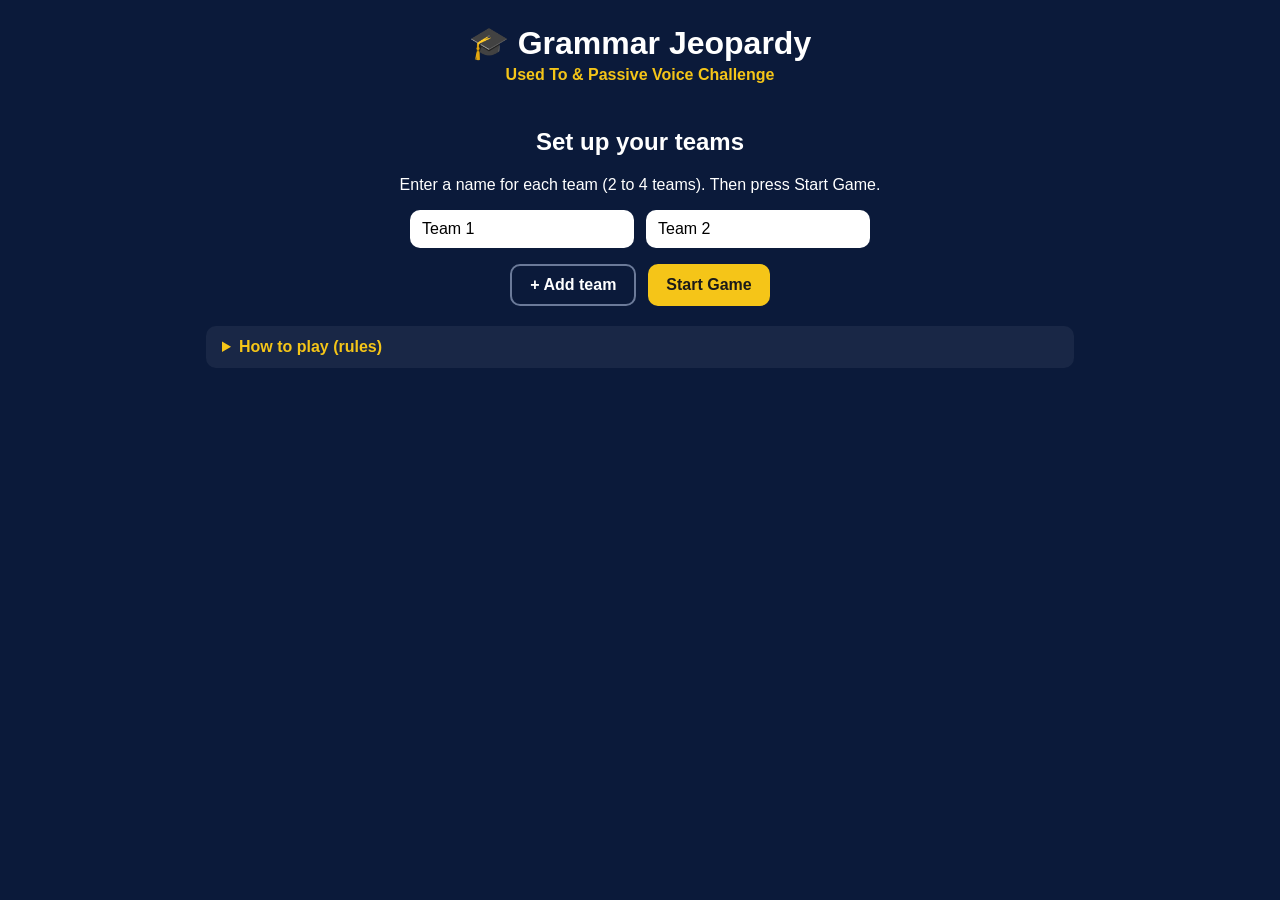
==== index.html @ 304c307d "Add Grammar Jeopardy game: used to & passive voice" ====
<!DOCTYPE html>
<html lang="en">
<head>
<meta charset="UTF-8">
<meta name="viewport" content="width=device-width, initial-scale=1.0">
<title>Grammar Jeopardy: Used To &amp; Passive Voice</title>
<link rel="stylesheet" href="style.css">
</head>
<body>

  <header class="app-header">
    <h1>🎓 Grammar Jeopardy</h1>
    <p class="subtitle">Used To &amp; Passive Voice Challenge</p>
  </header>

  <!-- SETUP SCREEN -->
  <section id="setup-screen" class="screen">
    <h2>Set up your teams</h2>
    <p>Enter a name for each team (2 to 4 teams). Then press Start Game.</p>
    <div class="team-inputs" id="team-inputs">
      <input type="text" class="team-name-input" placeholder="Team 1 name" value="Team 1">
      <input type="text" class="team-name-input" placeholder="Team 2 name" value="Team 2">
    </div>
    <div class="setup-buttons">
      <button id="add-team-btn" class="btn secondary">+ Add team</button>
      <button id="start-game-btn" class="btn primary">Start Game</button>
    </div>
    <details class="rules-details">
      <summary>How to play (rules)</summary>
      <ol>
        <li>Split the class into 2–4 teams.</li>
        <li>Teams take turns choosing a category and a point value from the board.</li>
        <li>Read the question out loud. The team has a short time to answer.</li>
        <li>Press "Show Answer" to reveal the correct sentence.</li>
        <li>Award the points to the team that answered correctly (or to whichever team answers correctly if the first team was wrong).</li>
        <li>The question then disappears from the board.</li>
        <li>The game ends when all 20 questions have been played. The team with the most points wins.</li>
      </ol>
    </details>
  </section>

  <!-- GAME SCREEN -->
  <section id="game-screen" class="screen hidden">
    <div class="scoreboard" id="scoreboard"></div>

    <div class="board-wrapper">
      <div class="board" id="board"></div>
    </div>

    <div class="game-controls">
      <button id="reset-game-btn" class="btn secondary">Restart game</button>
    </div>
  </section>

  <!-- QUESTION MODAL -->
  <div id="question-modal" class="modal hidden">
    <div class="modal-content">
      <p class="modal-category" id="modal-category"></p>
      <p class="modal-points" id="modal-points"></p>
      <p class="modal-question" id="modal-question"></p>

      <button id="show-answer-btn" class="btn primary">Show Answer</button>

      <div id="answer-block" class="hidden">
        <p class="modal-answer-label">Correct answer:</p>
        <p class="modal-answer" id="modal-answer"></p>

        <p class="award-label">Who got it right?</p>
        <div id="award-buttons" class="award-buttons"></div>

        <button id="no-one-btn" class="btn secondary">No one got it</button>
      </div>
    </div>
  </div>

  <!-- FINAL SCORE MODAL -->
  <div id="final-modal" class="modal hidden">
    <div class="modal-content">
      <h2>🏆 Final Score</h2>
      <div id="final-scores"></div>
      <button id="play-again-btn" class="btn primary">Play again</button>
    </div>
  </div>

  <script src="script.js"></script>
</body>
</html>
---- style.css ----
:root {
  --bg: #0b1a3a;
  --board-blue: #0f2a5c;
  --accent: #f5c518;
  --white: #ffffff;
  --green: #2e9e5b;
  --red: #d9483a;
  --gray: #6b7a99;
  --radius: 10px;
}

* { box-sizing: border-box; }

body {
  margin: 0;
  font-family: "Segoe UI", Verdana, Arial, sans-serif;
  background: var(--bg);
  color: var(--white);
  min-height: 100vh;
}

.app-header {
  text-align: center;
  padding: 24px 16px 8px;
}

.app-header h1 {
  margin: 0;
  font-size: 2rem;
}

.subtitle {
  margin: 4px 0 0;
  color: var(--accent);
  font-weight: 600;
}

.screen {
  max-width: 900px;
  margin: 0 auto;
  padding: 16px;
}

.hidden { display: none !important; }

/* Setup screen */
#setup-screen {
  text-align: center;
}

.team-inputs {
  display: flex;
  flex-wrap: wrap;
  gap: 12px;
  justify-content: center;
  margin: 16px 0;
}

.team-name-input {
  padding: 10px 12px;
  border-radius: var(--radius);
  border: none;
  font-size: 1rem;
  min-width: 160px;
}

.setup-buttons {
  display: flex;
  gap: 12px;
  justify-content: center;
  flex-wrap: wrap;
  margin-bottom: 20px;
}

.btn {
  padding: 10px 18px;
  border-radius: var(--radius);
  border: none;
  font-size: 1rem;
  font-weight: 600;
  cursor: pointer;
}

.btn.primary {
  background: var(--accent);
  color: #1a1a1a;
}

.btn.primary:hover { filter: brightness(1.08); }

.btn.secondary {
  background: transparent;
  color: var(--white);
  border: 2px solid var(--gray);
}

.btn.secondary:hover { border-color: var(--white); }

.rules-details {
  text-align: left;
  background: rgba(255,255,255,0.06);
  border-radius: var(--radius);
  padding: 12px 16px;
  margin-top: 8px;
}

.rules-details summary {
  cursor: pointer;
  font-weight: 600;
  color: var(--accent);
}

.rules-details ol { margin: 10px 0 0; padding-left: 20px; }
.rules-details li { margin-bottom: 6px; }

/* Scoreboard */
.scoreboard {
  display: flex;
  flex-wrap: wrap;
  justify-content: center;
  gap: 12px;
  margin-bottom: 20px;
}

.score-card {
  background: rgba(255,255,255,0.08);
  border-radius: var(--radius);
  padding: 10px 18px;
  text-align: center;
  min-width: 120px;
}

.score-card .team-label {
  font-size: 0.85rem;
  color: var(--gray);
}

.score-card .team-score {
  font-size: 1.4rem;
  font-weight: 700;
  color: var(--accent);
}

/* Board */
.board-wrapper {
  overflow-x: auto;
}

.board {
  display: grid;
  grid-template-columns: repeat(4, minmax(140px, 1fr));
  gap: 8px;
  min-width: 600px;
}

.category-header {
  background: var(--board-blue);
  padding: 10px 6px;
  text-align: center;
  font-weight: 700;
  font-size: 0.85rem;
  border-radius: 6px;
  text-transform: uppercase;
  letter-spacing: 0.03em;
}

.cell {
  background: var(--board-blue);
  border: 2px solid #14346e;
  border-radius: 6px;
  color: var(--accent);
  font-size: 1.3rem;
  font-weight: 800;
  padding: 20px 0;
  text-align: center;
  cursor: pointer;
}

.cell:hover { background: #163671; }

.cell.used {
  background: transparent;
  border-color: #14346e;
  color: #234066;
  cursor: default;
  pointer-events: none;
}

.game-controls {
  text-align: center;
  margin-top: 24px;
}

/* Modal */
.modal {
  position: fixed;
  inset: 0;
  background: rgba(0,0,0,0.75);
  display: flex;
  align-items: center;
  justify-content: center;
  padding: 16px;
  z-index: 50;
}

.modal-content {
  background: var(--board-blue);
  border-radius: var(--radius);
  padding: 28px;
  max-width: 560px;
  width: 100%;
  text-align: center;
}

.modal-category {
  color: var(--accent);
  font-weight: 700;
  text-transform: uppercase;
  margin: 0;
  font-size: 0.9rem;
}

.modal-points {
  color: var(--gray);
  margin: 4px 0 16px;
}

.modal-question {
  font-size: 1.25rem;
  line-height: 1.5;
  margin-bottom: 20px;
  white-space: pre-line;
}

.modal-answer-label {
  color: var(--gray);
  margin-bottom: 4px;
}

.modal-answer {
  font-size: 1.2rem;
  font-weight: 700;
  color: var(--green);
  margin-bottom: 18px;
}

.award-label {
  margin-bottom: 8px;
  color: var(--gray);
}

.award-buttons {
  display: flex;
  flex-wrap: wrap;
  gap: 10px;
  justify-content: center;
  margin-bottom: 14px;
}

.award-buttons .btn {
  background: var(--green);
  color: var(--white);
}

#no-one-btn {
  background: var(--red);
  border: none;
  color: var(--white);
}

#final-scores {
  margin: 16px 0 24px;
  font-size: 1.1rem;
}

#final-scores .final-row {
  display: flex;
  justify-content: space-between;
  padding: 6px 0;
  border-bottom: 1px solid rgba(255,255,255,0.15);
}

@media (max-width: 640px) {
  .app-header h1 { font-size: 1.5rem; }
}
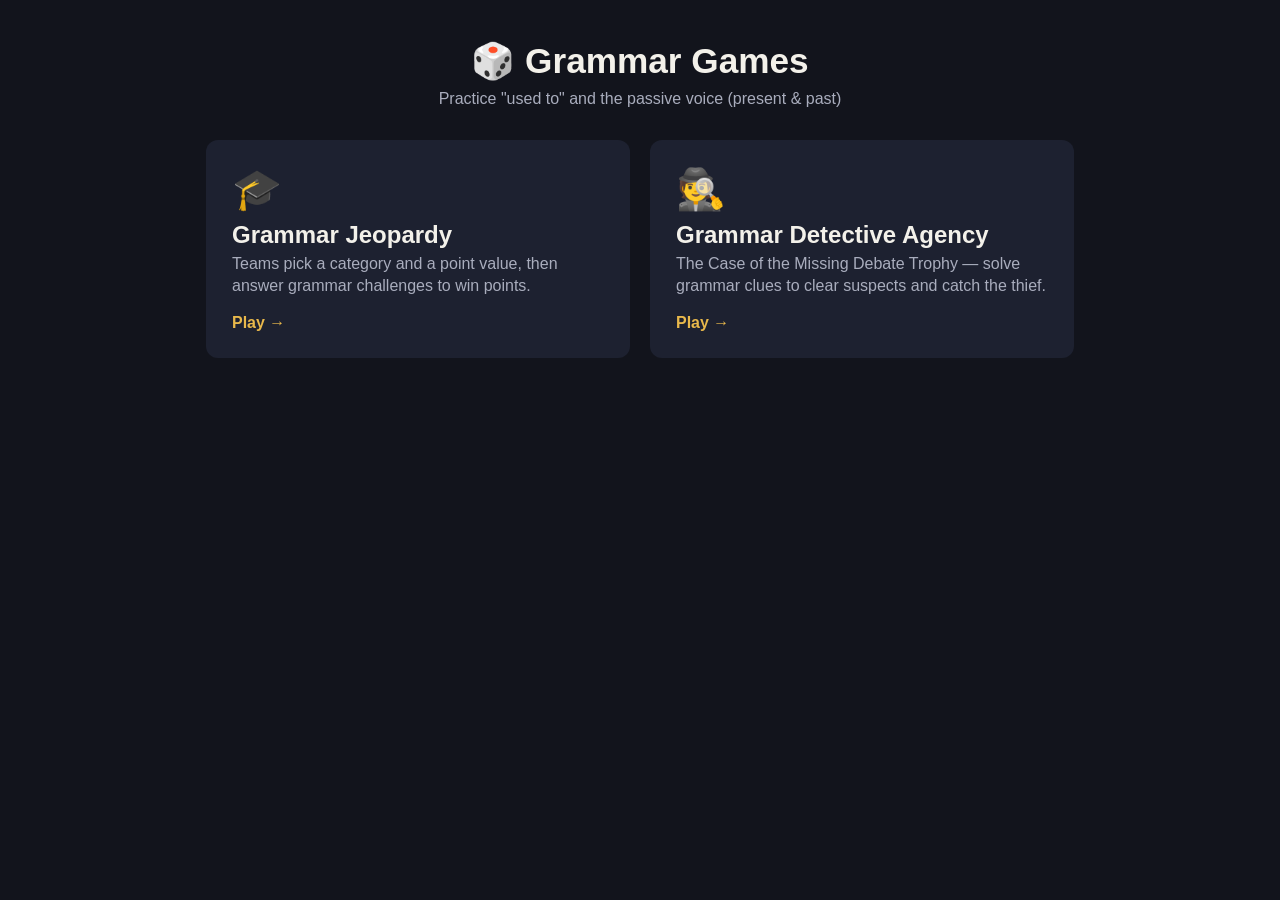
==== commit 4701d38f: "Organize project: move each game into its own folder and add landing page - Move Grammar Jeopardy fr" ====
--- a/index.html
+++ b/index.html
@@ -3,85 +3,76 @@
 <head>
 <meta charset="UTF-8">
 <meta name="viewport" content="width=device-width, initial-scale=1.0">
-<title>Grammar Jeopardy: Used To &amp; Passive Voice</title>
-<link rel="stylesheet" href="style.css">
+<title>Grammar Games: Used To &amp; Passive Voice</title>
+<style>
+  :root {
+    --bg: #12141c;
+    --panel: #1d2130;
+    --accent: #e8b84b;
+    --text: #f3f1ea;
+    --muted: #a9adbd;
+    --radius: 12px;
+  }
+  * { box-sizing: border-box; }
+  body {
+    margin: 0;
+    font-family: "Segoe UI", Verdana, Arial, sans-serif;
+    background: var(--bg);
+    color: var(--text);
+    min-height: 100vh;
+  }
+  header { text-align: center; padding: 40px 16px 8px; }
+  header h1 { margin: 0; font-size: 2.2rem; }
+  header p { margin: 8px 0 0; color: var(--muted); }
+  main {
+    max-width: 900px;
+    margin: 24px auto;
+    padding: 0 16px;
+    display: grid;
+    grid-template-columns: repeat(auto-fit, minmax(260px, 1fr));
+    gap: 20px;
+  }
+  .game-card {
+    display: block;
+    padding: 24px;
+    background: var(--panel);
+    border: 2px solid transparent;
+    border-radius: var(--radius);
+    color: inherit;
+    text-decoration: none;
+    transition: border-color 0.15s, transform 0.15s;
+  }
+  .game-card:hover, .game-card:focus-visible {
+    border-color: var(--accent);
+    transform: translateY(-2px);
+    outline: none;
+  }
+  .game-card .icon { font-size: 2.5rem; }
+  .game-card h2 { margin: 8px 0 4px; }
+  .game-card p { margin: 0; color: var(--muted); line-height: 1.4; }
+  .game-card .play { display: inline-block; margin-top: 16px; color: var(--accent); font-weight: 600; }
+</style>
 </head>
 <body>
-
-  <header class="app-header">
-    <h1>🎓 Grammar Jeopardy</h1>
-    <p class="subtitle">Used To &amp; Passive Voice Challenge</p>
+  <header>
+    <h1>🎲 Grammar Games</h1>
+    <p>Practice "used to" and the passive voice (present &amp; past)</p>
   </header>
 
-  <!-- SETUP SCREEN -->
-  <section id="setup-screen" class="screen">
-    <h2>Set up your teams</h2>
-    <p>Enter a name for each team (2 to 4 teams). Then press Start Game.</p>
-    <div class="team-inputs" id="team-inputs">
-      <input type="text" class="team-name-input" placeholder="Team 1 name" value="Team 1">
-      <input type="text" class="team-name-input" placeholder="Team 2 name" value="Team 2">
-    </div>
-    <div class="setup-buttons">
-      <button id="add-team-btn" class="btn secondary">+ Add team</button>
-      <button id="start-game-btn" class="btn primary">Start Game</button>
-    </div>
-    <details class="rules-details">
-      <summary>How to play (rules)</summary>
-      <ol>
-        <li>Split the class into 2–4 teams.</li>
-        <li>Teams take turns choosing a category and a point value from the board.</li>
-        <li>Read the question out loud. The team has a short time to answer.</li>
-        <li>Press "Show Answer" to reveal the correct sentence.</li>
-        <li>Award the points to the team that answered correctly (or to whichever team answers correctly if the first team was wrong).</li>
-        <li>The question then disappears from the board.</li>
-        <li>The game ends when all 20 questions have been played. The team with the most points wins.</li>
-      </ol>
-    </details>
-  </section>
+  <main>
+    <a class="game-card" href="jeopardy/index.html">
+      <div class="icon">🎓</div>
+      <h2>Grammar Jeopardy</h2>
+      <p>Teams pick a category and a point value, then answer grammar challenges to win points.</p>
+      <span class="play">Play →</span>
+    </a>
 
-  <!-- GAME SCREEN -->
-  <section id="game-screen" class="screen hidden">
-    <div class="scoreboard" id="scoreboard"></div>
-
-    <div class="board-wrapper">
-      <div class="board" id="board"></div>
-    </div>
-
-    <div class="game-controls">
-      <button id="reset-game-btn" class="btn secondary">Restart game</button>
-    </div>
-  </section>
-
-  <!-- QUESTION MODAL -->
-  <div id="question-modal" class="modal hidden">
-    <div class="modal-content">
-      <p class="modal-category" id="modal-category"></p>
-      <p class="modal-points" id="modal-points"></p>
-      <p class="modal-question" id="modal-question"></p>
-
-      <button id="show-answer-btn" class="btn primary">Show Answer</button>
-
-      <div id="answer-block" class="hidden">
-        <p class="modal-answer-label">Correct answer:</p>
-        <p class="modal-answer" id="modal-answer"></p>
-
-        <p class="award-label">Who got it right?</p>
-        <div id="award-buttons" class="award-buttons"></div>
-
-        <button id="no-one-btn" class="btn secondary">No one got it</button>
-      </div>
-    </div>
-  </div>
-
-  <!-- FINAL SCORE MODAL -->
-  <div id="final-modal" class="modal hidden">
-    <div class="modal-content">
-      <h2>🏆 Final Score</h2>
-      <div id="final-scores"></div>
-      <button id="play-again-btn" class="btn primary">Play again</button>
-    </div>
-  </div>
-
-  <script src="script.js"></script>
+    <a class="game-card" href="grammar-detective/index.html">
+      <div class="icon">🕵️</div>
+      <h2>Grammar Detective Agency</h2>
+      <p>The Case of the Missing Debate Trophy — solve grammar clues to clear suspects and catch the thief.</p>
+      <span class="play">Play →</span>
+    </a>
+  </main>
 </body>
 </html>
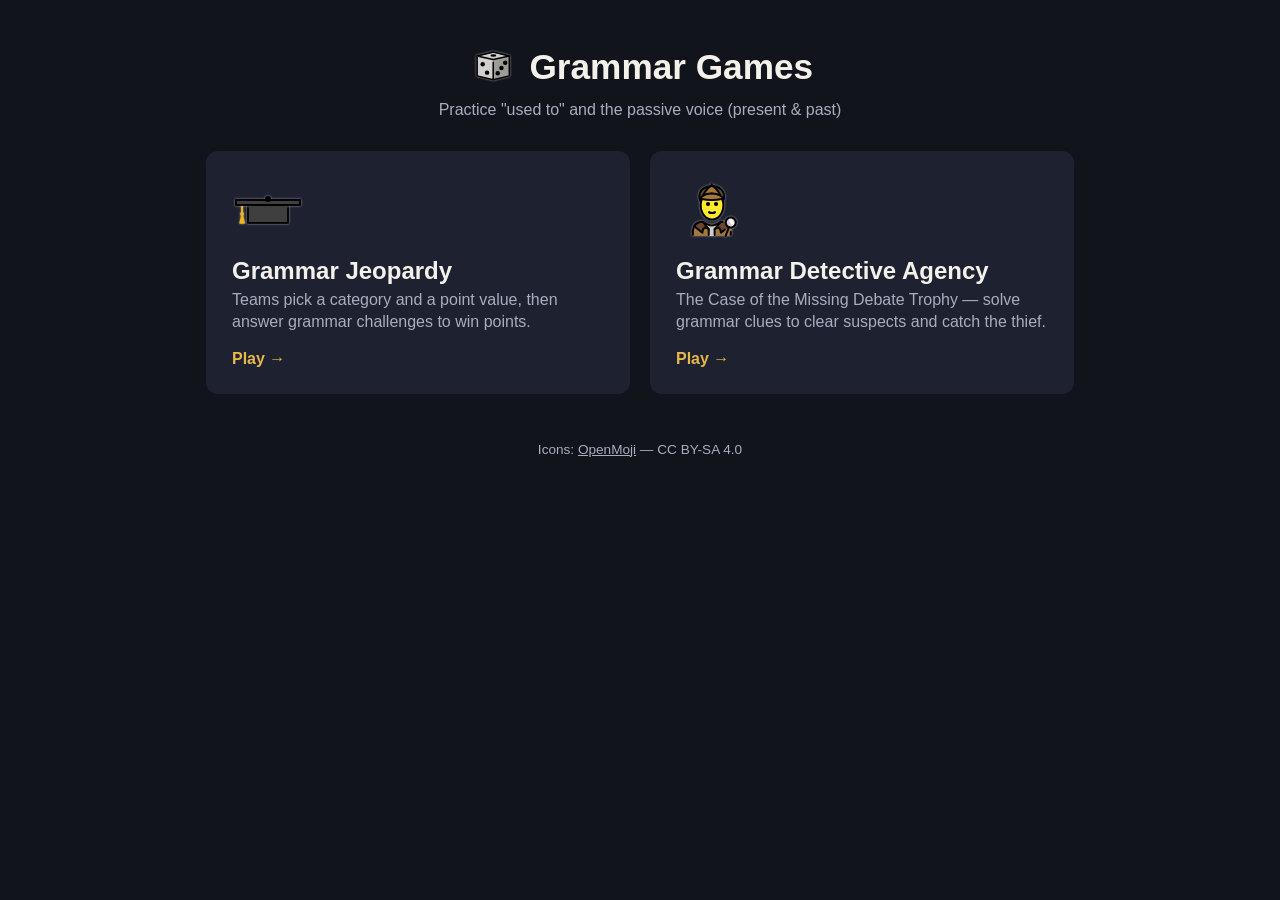
==== commit af5a22c7: "Replace system emojis with bundled OpenMoji SVG icons - Add 19 OpenMoji 15.1.0 color SVGs (CC BY-SA " ====
--- a/index.html
+++ b/index.html
@@ -47,7 +47,12 @@
     transform: translateY(-2px);
     outline: none;
   }
-  .game-card .icon { font-size: 2.5rem; }
+  .game-card .icon img,
+  .emoji { filter: drop-shadow(0 0 1px rgba(255, 255, 255, 0.55)); }
+  .game-card .icon img { width: 72px; height: 72px; display: block; }
+  .emoji { width: 1.5em; height: 1.5em; vertical-align: -0.4em; }
+  footer { text-align: center; padding: 24px 16px; color: var(--muted); font-size: 0.85rem; }
+  footer a { color: var(--muted); }
   .game-card h2 { margin: 8px 0 4px; }
   .game-card p { margin: 0; color: var(--muted); line-height: 1.4; }
   .game-card .play { display: inline-block; margin-top: 16px; color: var(--accent); font-weight: 600; }
@@ -55,24 +60,26 @@
 </head>
 <body>
   <header>
-    <h1>🎲 Grammar Games</h1>
+    <h1><img class="emoji" src="assets/openmoji/dice.svg" alt=""> Grammar Games</h1>
     <p>Practice "used to" and the passive voice (present &amp; past)</p>
   </header>
 
   <main>
     <a class="game-card" href="jeopardy/index.html">
-      <div class="icon">🎓</div>
+      <div class="icon"><img src="assets/openmoji/graduation-cap.svg" alt=""></div>
       <h2>Grammar Jeopardy</h2>
       <p>Teams pick a category and a point value, then answer grammar challenges to win points.</p>
       <span class="play">Play →</span>
     </a>
 
     <a class="game-card" href="grammar-detective/index.html">
-      <div class="icon">🕵️</div>
+      <div class="icon"><img src="assets/openmoji/detective.svg" alt=""></div>
       <h2>Grammar Detective Agency</h2>
       <p>The Case of the Missing Debate Trophy — solve grammar clues to clear suspects and catch the thief.</p>
       <span class="play">Play →</span>
     </a>
   </main>
+
+  <footer>Icons: <a href="https://openmoji.org/" target="_blank" rel="noopener">OpenMoji</a> — CC BY-SA 4.0</footer>
 </body>
 </html>
